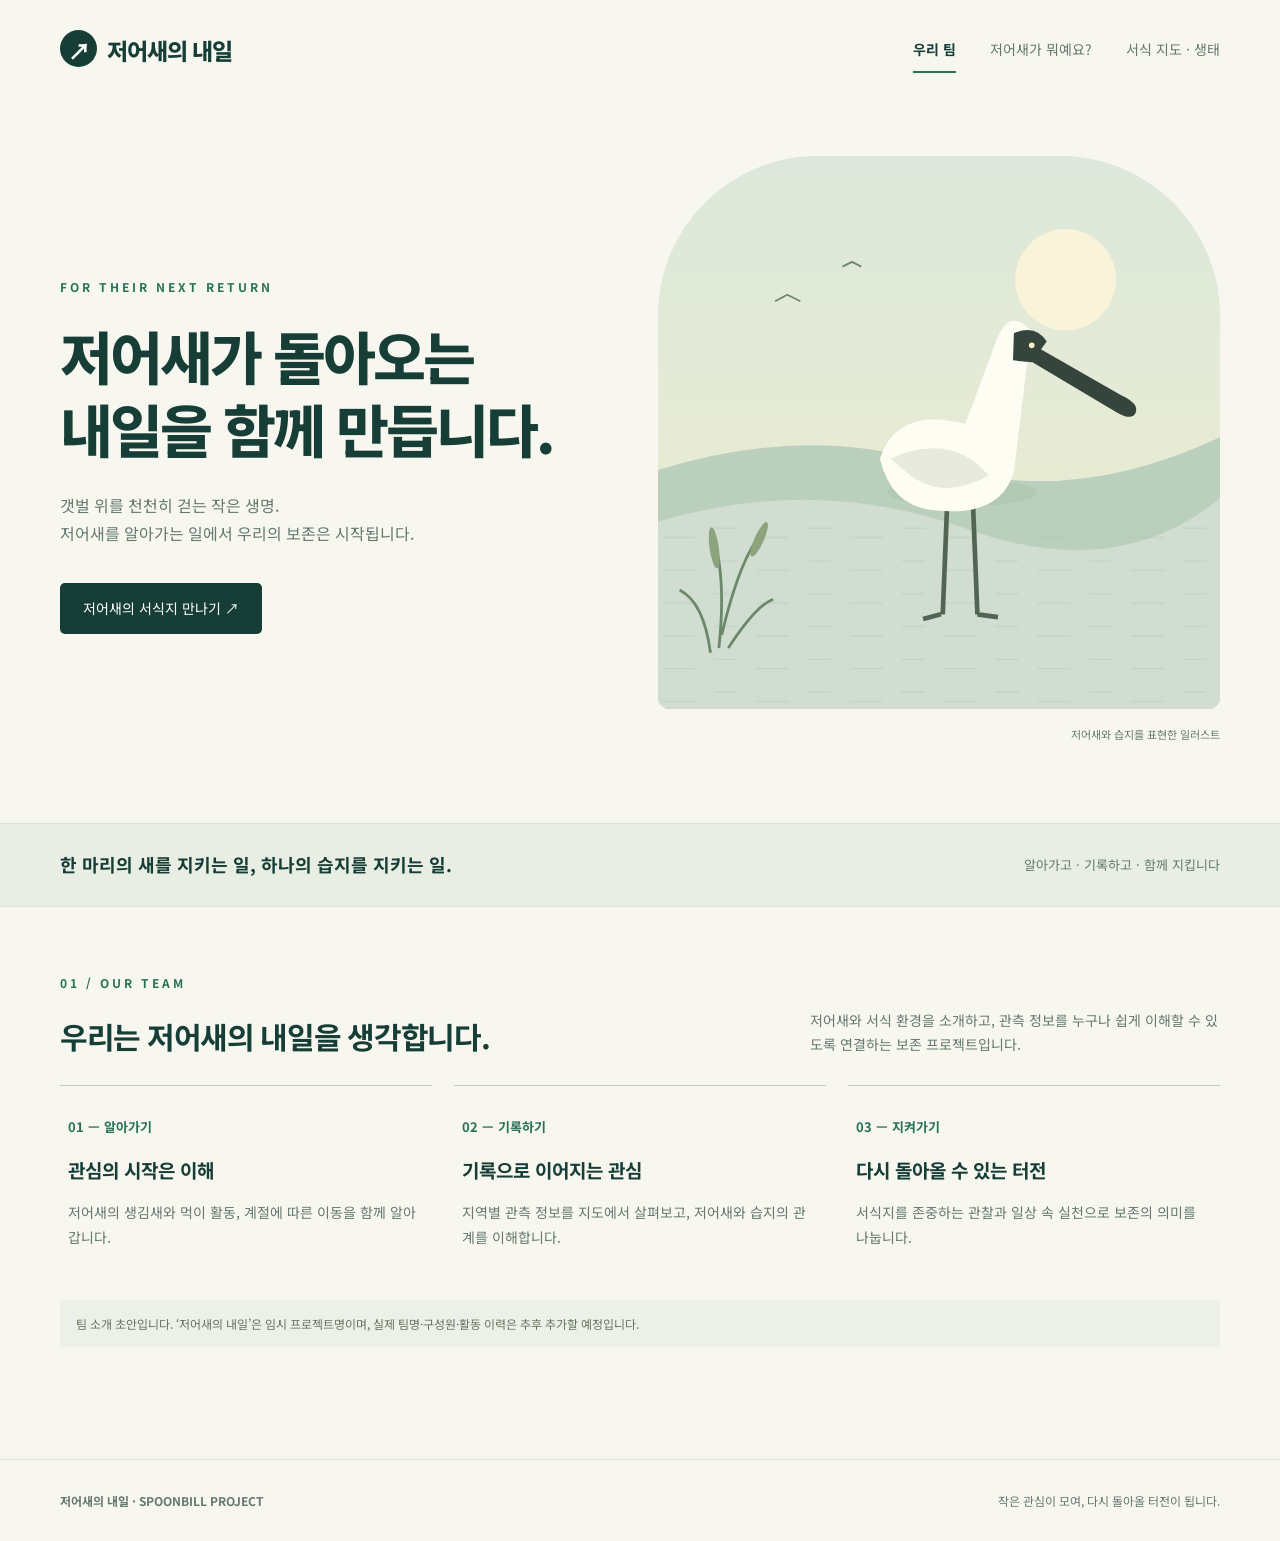
==== index.html @ 41771eea "web page draft" ====
<!doctype html><html lang="ko"><head><meta charset="utf-8"><meta name="viewport" content="width=device-width,initial-scale=1"><meta name="description" content="저어새와 습지의 내일을 함께 지키는 보존 프로젝트. 저어새의 생태를 배우고 서식 지역을 살펴보세요."><title>우리 팀 | 저어새의 내일</title><link rel="icon" href="assets/favicon.svg" type="image/svg+xml"><link rel="stylesheet" href="assets/style.css"></head><body><a class="skip" href="#main">본문 바로가기</a><header><a class="brand" href="index.html"><span>↗</span>저어새의 내일</a><nav aria-label="주요 메뉴"><a href="index.html" aria-current="page">우리 팀</a><a href="spoonbill.html">저어새가 뭐예요?</a><a href="habitat.html">서식 지도 · 생태</a></nav></header><main id="main"><div class="wrap hero"><div><div class="eyebrow">FOR THEIR NEXT RETURN</div><h1>저어새가 돌아오는<br>내일을 함께 만듭니다.</h1><p>갯벌 위를 천천히 걷는 작은 생명.<br>저어새를 알아가는 일에서 우리의 보존은 시작됩니다.</p><a class="button" href="habitat.html">저어새의 서식지 만나기 ↗</a></div><div><img class="hero-art" src="assets/spoonbill.svg" alt="잔잔한 습지에 서 있는 저어새 일러스트"><div class="caption">저어새와 습지를 표현한 일러스트</div></div></div><div class="band"><div class="wrap"><strong>한 마리의 새를 지키는 일, 하나의 습지를 지키는 일.</strong><p>알아가고 · 기록하고 · 함께 지킵니다</p></div></div><section class="wrap section"><div class="section-head"><div><div class="eyebrow">01 / OUR TEAM</div><h2>우리는 저어새의 내일을 생각합니다.</h2></div><p>저어새와 서식 환경을 소개하고, 관측 정보를 누구나 쉽게 이해할 수 있도록 연결하는 보존 프로젝트입니다.</p></div><div class="cards"><article class="card"><span class="number">01 — 알아가기</span><h3>관심의 시작은 이해</h3><p>저어새의 생김새와 먹이 활동, 계절에 따른 이동을 함께 알아갑니다.</p></article><article class="card"><span class="number">02 — 기록하기</span><h3>기록으로 이어지는 관심</h3><p>지역별 관측 정보를 지도에서 살펴보고, 저어새와 습지의 관계를 이해합니다.</p></article><article class="card"><span class="number">03 — 지켜가기</span><h3>다시 돌아올 수 있는 터전</h3><p>서식지를 존중하는 관찰과 일상 속 실천으로 보존의 의미를 나눕니다.</p></article></div><p class="note">팀 소개 초안입니다. ‘저어새의 내일’은 임시 프로젝트명이며, 실제 팀명·구성원·활동 이력은 추후 추가할 예정입니다.</p></section></main><footer><div class="wrap footer-inner"><strong>저어새의 내일 · SPOONBILL PROJECT</strong><span>작은 관심이 모여, 다시 돌아올 터전이 됩니다.</span></div></footer></body></html>
---- assets/style.css ----
@import url('https://fonts.googleapis.com/css2?family=Noto+Sans+KR:wght@400;500;600;700;800&display=swap');
:root{--ink:#163e37;--green:#287259;--cream:#f7f7ef;--line:#dbe3d8;--muted:#657970}*{box-sizing:border-box}body{margin:0;background:var(--cream);color:var(--ink);font-family:'Noto Sans KR',sans-serif;line-height:1.75}a{color:inherit}header{height:100px;display:flex;align-items:center;justify-content:space-between;max-width:1240px;padding:0 40px;margin:auto}.brand{text-decoration:none;font-weight:800;font-size:23px;letter-spacing:-1px}.brand span{display:inline-grid;place-items:center;background:var(--ink);color:#fff;width:37px;height:37px;border-radius:50%;margin-right:10px}nav{display:flex;gap:34px}nav a{text-decoration:none;font-size:14px;color:var(--muted);padding:10px 0}nav a[aria-current=page]{color:var(--ink);border-bottom:2px solid var(--green);font-weight:700}.wrap{max-width:1240px;margin:auto;padding:0 40px}.eyebrow{font-size:12px;letter-spacing:3px;font-weight:700;color:var(--green);margin-bottom:22px}h1{font-size:clamp(35px,4.5vw,62px);line-height:1.28;letter-spacing:-3px;margin:0 0 25px;font-weight:800}h2{font-size:30px;letter-spacing:-1.3px;line-height:1.4}h3{font-size:19px;margin:14px 0 8px}p{color:var(--muted)}.hero{display:grid;grid-template-columns:1fr 1fr;align-items:center;gap:35px;padding-top:56px;padding-bottom:70px}.hero p{max-width:460px;font-size:16px}.hero-art{width:100%;border-radius:160px 160px 12px 12px;background:#dfebe0}.button{display:inline-block;background:var(--ink);color:white;border-radius:5px;padding:13px 23px;text-decoration:none;font-size:14px;margin-top:20px}.button:hover{background:var(--green)}.caption{font-size:11px;color:var(--muted);margin:9px 0;text-align:right}.band{background:#e9eee4;border-top:1px solid var(--line);border-bottom:1px solid var(--line);padding:25px 0}.band .wrap{display:flex;justify-content:space-between;gap:20px;align-items:center}.band strong{font-size:18px}.band p{font-size:13px;margin:0}.section{padding-top:65px;padding-bottom:65px}.section-head{display:flex;justify-content:space-between;gap:30px;align-items:end;margin-bottom:28px}.section-head h2{margin:0}.section-head p{max-width:410px;margin:0;font-size:14px}.cards{display:grid;grid-template-columns:repeat(3,1fr);gap:22px}.card{border-top:1px solid #b9cbbd;padding:25px 8px}.number{color:var(--green);font-size:13px;font-weight:700}.card p{font-size:14px}.note{font-size:12px;padding:13px 16px;background:#edf0e8;border-radius:4px;color:#66745f}.page-intro{padding:55px 0 30px}.page-intro h1{font-size:46px}.pill{background:#e4edde;padding:5px 12px;border-radius:20px;font-size:12px;color:var(--green);display:inline-block}.facts{display:grid;grid-template-columns:1fr 1fr;gap:0 25px}.fact{padding:17px 0;border-bottom:1px solid var(--line)}.fact small{display:block;color:var(--muted)}.fact strong{font-size:15px}.map-layout{display:grid;grid-template-columns:1.5fr 1fr;gap:22px;margin:20px 0 25px}.map{position:relative;border:1px solid #d3ddd6;background:#e4eeeb;min-height:530px;overflow:hidden;border-radius:8px}.map svg{width:100%;height:100%;position:absolute}.map-label{position:absolute;top:20px;left:22px;font-size:12px}.map button{position:absolute;border:6px solid #ffffffaa;border-radius:50%;background:#397c5d;color:white;min-width:37px;height:37px;cursor:pointer;font-weight:bold;transform:translate(-50%,-50%);box-shadow:0 2px 10px #183f3325}.map button[aria-pressed=true]{background:#e8b35f;color:#273e31;outline:2px solid #b88236}.map button span{position:absolute;left:35px;top:0;white-space:nowrap;background:#fafff5e8;color:var(--ink);padding:2px 8px;border-radius:3px;font-size:12px}.map-bottom{position:absolute;bottom:18px;left:20px;font-size:11px;color:var(--muted)}.panel{background:#fff;border:1px solid var(--line);border-radius:8px;padding:28px}.panel h2{margin:16px 0 5px}.panel p{font-size:14px}.count{font-size:52px;line-height:1.4;color:var(--green);font-weight:700}.count small{font-size:15px;font-weight:400;margin-left:8px}.data-row{display:flex;justify-content:space-between;padding:11px 0;border-bottom:1px solid var(--line);font-size:13px}.data-row span{color:var(--muted)}.controls{display:flex;gap:10px;align-items:center;flex-wrap:wrap}select{font:inherit;font-size:13px;border:1px solid #bdcdbd;background:white;padding:9px 35px 9px 12px;border-radius:4px;color:var(--ink)}.legend{margin-left:auto;font-size:12px;color:var(--muted)}footer{margin-top:35px;border-top:1px solid var(--line);padding:30px 0}.footer-inner{display:flex;justify-content:space-between;gap:20px;font-size:12px;color:var(--muted)}.sources{font-size:12px;color:var(--muted)}.sources a{margin-right:16px}.skip{position:absolute;top:-60px}.skip:focus{top:10px;background:white;padding:10px;z-index:5}:focus-visible{outline:3px solid #b58135;outline-offset:5px}@media(max-width:760px){header{height:auto;padding:24px;display:block}.brand{font-size:21px}nav{gap:24px;margin-top:20px}nav a{font-size:12px}.wrap{padding-left:24px;padding-right:24px}.hero{grid-template-columns:1fr;padding-top:30px;gap:30px}.hero-art{max-height:400px}.cards,.map-layout{grid-template-columns:1fr}.section-head,.band .wrap{display:block}.section-head p{margin-top:16px}.band p{margin-top:10px}.page-intro{padding-top:30px}.page-intro h1{font-size:35px}.map{min-height:440px}.legend{width:100%;margin:0}.footer-inner{display:block}.section{padding-top:40px;padding-bottom:40px}}
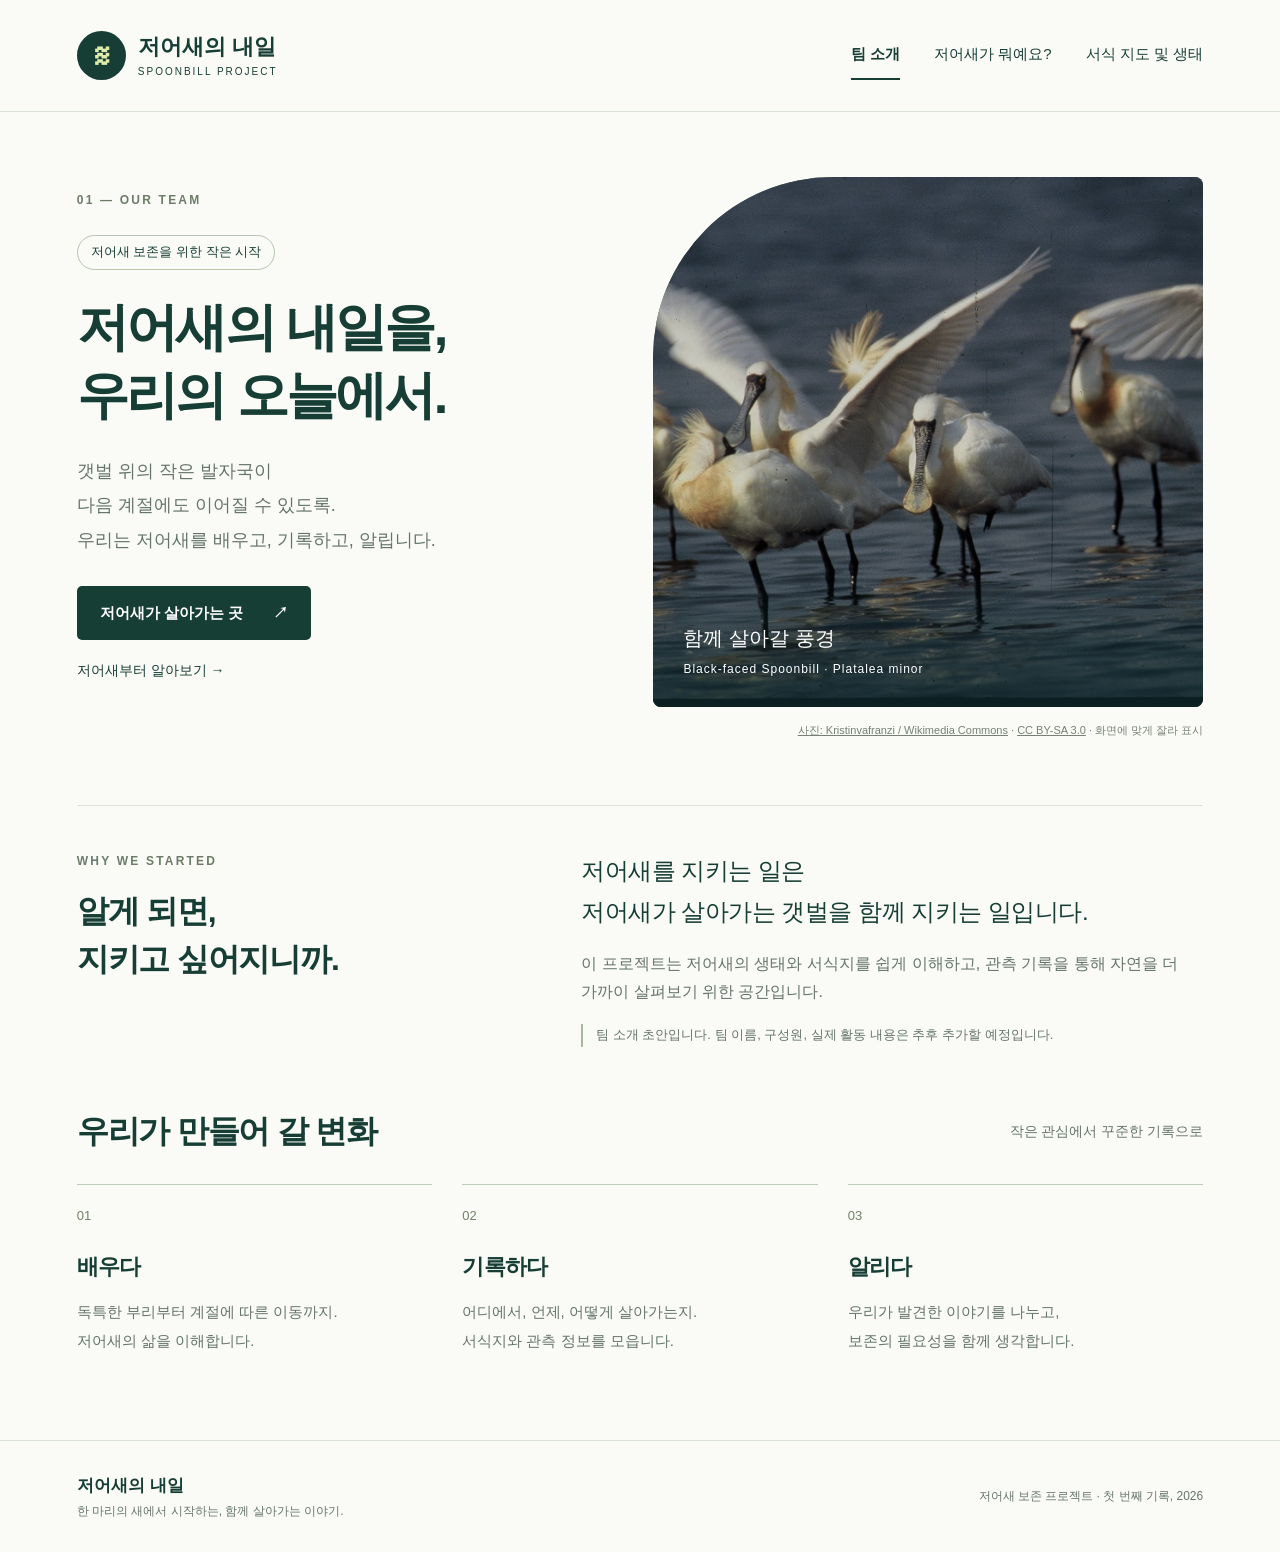
==== commit a6917050: "map change" ====
--- a/index.html
+++ b/index.html
@@ -1 +1 @@
-<!doctype html><html lang="ko"><head><meta charset="utf-8"><meta name="viewport" content="width=device-width,initial-scale=1"><meta name="description" content="저어새와 습지의 내일을 함께 지키는 보존 프로젝트. 저어새의 생태를 배우고 서식 지역을 살펴보세요."><title>우리 팀 | 저어새의 내일</title><link rel="icon" href="assets/favicon.svg" type="image/svg+xml"><link rel="stylesheet" href="assets/style.css"></head><body><a class="skip" href="#main">본문 바로가기</a><header><a class="brand" href="index.html"><span>↗</span>저어새의 내일</a><nav aria-label="주요 메뉴"><a href="index.html" aria-current="page">우리 팀</a><a href="spoonbill.html">저어새가 뭐예요?</a><a href="habitat.html">서식 지도 · 생태</a></nav></header><main id="main"><div class="wrap hero"><div><div class="eyebrow">FOR THEIR NEXT RETURN</div><h1>저어새가 돌아오는<br>내일을 함께 만듭니다.</h1><p>갯벌 위를 천천히 걷는 작은 생명.<br>저어새를 알아가는 일에서 우리의 보존은 시작됩니다.</p><a class="button" href="habitat.html">저어새의 서식지 만나기 ↗</a></div><div><img class="hero-art" src="assets/spoonbill.svg" alt="잔잔한 습지에 서 있는 저어새 일러스트"><div class="caption">저어새와 습지를 표현한 일러스트</div></div></div><div class="band"><div class="wrap"><strong>한 마리의 새를 지키는 일, 하나의 습지를 지키는 일.</strong><p>알아가고 · 기록하고 · 함께 지킵니다</p></div></div><section class="wrap section"><div class="section-head"><div><div class="eyebrow">01 / OUR TEAM</div><h2>우리는 저어새의 내일을 생각합니다.</h2></div><p>저어새와 서식 환경을 소개하고, 관측 정보를 누구나 쉽게 이해할 수 있도록 연결하는 보존 프로젝트입니다.</p></div><div class="cards"><article class="card"><span class="number">01 — 알아가기</span><h3>관심의 시작은 이해</h3><p>저어새의 생김새와 먹이 활동, 계절에 따른 이동을 함께 알아갑니다.</p></article><article class="card"><span class="number">02 — 기록하기</span><h3>기록으로 이어지는 관심</h3><p>지역별 관측 정보를 지도에서 살펴보고, 저어새와 습지의 관계를 이해합니다.</p></article><article class="card"><span class="number">03 — 지켜가기</span><h3>다시 돌아올 수 있는 터전</h3><p>서식지를 존중하는 관찰과 일상 속 실천으로 보존의 의미를 나눕니다.</p></article></div><p class="note">팀 소개 초안입니다. ‘저어새의 내일’은 임시 프로젝트명이며, 실제 팀명·구성원·활동 이력은 추후 추가할 예정입니다.</p></section></main><footer><div class="wrap footer-inner"><strong>저어새의 내일 · SPOONBILL PROJECT</strong><span>작은 관심이 모여, 다시 돌아올 터전이 됩니다.</span></div></footer></body></html>+<!doctype html><html lang="ko"><head><meta charset="utf-8"><meta name="viewport" content="width=device-width, initial-scale=1"><meta name="description" content="저어새를 알아보고, 서식지를 살펴보고, 함께 보존하는 프로젝트."><title>팀 소개 · 저어새의 내일</title><link rel="icon" href="./assets/favicon.svg"><link rel="stylesheet" href="./styles.css"></head><body><a class="skip" href="#main">본문으로 건너뛰기</a><header><a class="brand" href="./index.html"><span class="brand-icon">≋</span><span>저어새의 내일<small>SPOONBILL PROJECT</small></span></a><nav aria-label="주요 메뉴"><a href="./index.html" aria-current="page">팀 소개</a><a href="./spoonbill.html" >저어새가 뭐예요?</a><a href="./habitat.html" >서식 지도 및 생태</a></nav></header><main id="main"><section class="hero"><div class="hero-copy"><p class="eyebrow">01 — OUR TEAM</p><span class="pill">저어새 보존을 위한 작은 시작</span><h1>저어새의 내일을,<br>우리의 오늘에서.</h1><p class="lead">갯벌 위의 작은 발자국이<br>다음 계절에도 이어질 수 있도록.<br>우리는 저어새를 배우고, 기록하고, 알립니다.</p><a class="button" href="./habitat.html">저어새가 살아가는 곳 <span>↗</span></a><a class="text-link" href="./spoonbill.html">저어새부터 알아보기 →</a></div><figure class="hero-photo"><img src="./assets/spoonbills.jpg" alt="베트남 쑤언투이 국립공원의 얕은 물에서 쉬는 저어새 무리"><div class="photo-label"><span>함께 살아갈 풍경</span><small>Black-faced Spoonbill · Platalea minor</small></div></figure></section><p class="credit"><a href="https://commons.wikimedia.org/wiki/File:Black-faced_spoonbill.jpg" target="_blank" rel="noopener">사진: Kristinvafranzi / Wikimedia Commons</a> · <a href="https://creativecommons.org/licenses/by-sa/3.0/" target="_blank" rel="noopener">CC BY-SA 3.0</a> · 화면에 맞게 잘라 표시</p><section class="mission"><div><p class="eyebrow">WHY WE STARTED</p><h2>알게 되면,<br>지키고 싶어지니까.</h2></div><div><p class="large-text">저어새를 지키는 일은<br>저어새가 살아가는 갯벌을 함께 지키는 일입니다.</p><p>이 프로젝트는 저어새의 생태와 서식지를 쉽게 이해하고, 관측 기록을 통해 자연을 더 가까이 살펴보기 위한 공간입니다.</p><p class="note">팀 소개 초안입니다. 팀 이름, 구성원, 실제 활동 내용은 추후 추가할 예정입니다.</p></div></section><section class="activities"><div class="section-top"><h2>우리가 만들어 갈 변화</h2><span>작은 관심에서 꾸준한 기록으로</span></div><div class="three-col"><article><span class="number">01</span><h3>배우다</h3><p>독특한 부리부터 계절에 따른 이동까지.<br>저어새의 삶을 이해합니다.</p></article><article><span class="number">02</span><h3>기록하다</h3><p>어디에서, 언제, 어떻게 살아가는지.<br>서식지와 관측 정보를 모읍니다.</p></article><article><span class="number">03</span><h3>알리다</h3><p>우리가 발견한 이야기를 나누고,<br>보존의 필요성을 함께 생각합니다.</p></article></div></section></main><footer><div><b>저어새의 내일</b><p>한 마리의 새에서 시작하는, 함께 살아가는 이야기.</p></div><span>저어새 보존 프로젝트 · 첫 번째 기록, 2026</span></footer></body></html>
--- a/styles.css
+++ b/styles.css
@@ -0,0 +1 @@
+:root{--ink:#173e35;--muted:#65746c;--paper:#fafbf7;--line:#dbe2d8;--lime:#dfedab}*{box-sizing:border-box}body{margin:0;background:var(--paper);color:var(--ink);font-family:"Segoe UI","Malgun Gothic",sans-serif;line-height:1.75;word-break:keep-all}a{color:inherit;text-decoration:none}a:hover{text-decoration:underline}button,a{-webkit-tap-highlight-color:transparent}button{font:inherit;cursor:pointer}a:focus-visible,button:focus-visible{outline:3px solid #b57924;outline-offset:5px}.skip{position:absolute;top:-80px;left:20px;z-index:2000;background:white;padding:12px}.skip:focus{top:10px}header{max-width:1440px;margin:auto;min-height:112px;padding:24px 6%;display:flex;justify-content:space-between;align-items:center;gap:30px;border-bottom:1px solid var(--line)}.brand{display:flex;align-items:center;gap:12px;font-size:22px;font-weight:750;line-height:1.4;white-space:nowrap}.brand small{display:block;font-size:10px;letter-spacing:2px;font-weight:500;margin-top:3px}.brand-icon{background:var(--ink);color:var(--lime);border-radius:50%;font-size:34px;width:49px;height:49px;display:grid;place-items:center}nav{display:flex;gap:34px;font-size:15px}nav a{padding:10px 0;border-bottom:2px solid transparent}nav a[aria-current]{border-color:var(--ink);font-weight:700}main{max-width:1440px;margin:auto;padding:0 6%}h1,h2,h3,p,figure{margin:0}h1{font-size:clamp(36px,4.1vw,60px);line-height:1.3;letter-spacing:-2.7px;font-weight:700}h2{font-size:32px;line-height:1.5;letter-spacing:-1.2px}h3{font-size:22px;letter-spacing:-.7px}p{color:var(--muted)}.eyebrow{font-size:12px;letter-spacing:2.2px;font-weight:700;margin-bottom:24px;color:#6c7c68}.pill{display:inline-block;font-size:13px;padding:5px 13px;border:1px solid #b8c4ad;border-radius:30px;margin-bottom:23px}.hero{display:grid;grid-template-columns:1fr 1.04fr;gap:48px;padding-top:64px;align-items:center}.hero-copy{padding:14px 0 26px}.hero .lead{font-size:18px;margin:25px 0 29px;line-height:1.9}.button{display:inline-flex;justify-content:space-between;align-items:center;gap:30px;padding:14px 23px;background:var(--ink);color:white;border-radius:5px;font-size:15px;font-weight:600}.button:hover{background:#29594c;text-decoration:none}.text-link{display:block;margin-top:18px;font-size:14px}.hero-photo{height:530px;position:relative;border-radius:180px 8px 8px 8px;overflow:hidden;background:#6c786a}.hero-photo img{width:100%;height:100%;object-fit:cover;object-position:56% 50%;filter:brightness(.86)}.photo-label{position:absolute;bottom:0;padding:50px 30px 27px;width:100%;background:linear-gradient(transparent,#102b30bd);color:white;font-size:20px}.photo-label small{display:block;font-size:12px;letter-spacing:1px;margin-top:3px}.credit{font-size:11px;margin-top:12px;text-align:right;color:#768075}.credit a{text-decoration:underline}.mission{margin:65px 0 60px;border-top:1px solid var(--line);padding-top:45px;display:grid;grid-template-columns:1fr 1.4fr;gap:60px}.mission .eyebrow{margin-bottom:15px}.large-text{font-size:24px;color:var(--ink);margin-bottom:18px;line-height:1.7;letter-spacing:-.5px}.note{font-size:13px;margin-top:18px;border-left:2px solid #abb99a;padding-left:13px}.section-top{display:flex;align-items:center;justify-content:space-between;gap:20px}.section-top span{font-size:14px;color:var(--muted)}.activities{padding:0 0 65px}.three-col{display:grid;grid-template-columns:repeat(3,1fr);gap:30px;margin-top:29px}.three-col article{border-top:1px solid #bfcdb8;padding-top:20px}.number{font-size:13px;color:#718266;display:block;margin-bottom:20px}.three-col h3{margin-bottom:12px}.three-col p{font-size:15px;line-height:1.9}footer{border-top:1px solid var(--line);padding:30px 6%;display:flex;align-items:center;justify-content:space-between;gap:25px;max-width:1440px;margin:20px auto 0}footer b{font-size:17px}footer p,footer>span{font-size:12px;color:var(--muted)}.page-heading{padding:57px 0 40px}.page-heading h1{font-size:48px}.page-heading>p:last-child{margin-top:20px;font-size:17px}.species{display:grid;grid-template-columns:1.15fr 1fr;gap:65px;margin:0 0 70px;align-items:center}.species figure img{width:100%;height:385px;object-fit:cover;border-radius:8px}.species .credit{text-align:left}.species-info h2{font-size:40px}.latin{font-family:Georgia,serif;font-style:italic;margin:0 0 17px}.species-info .pill{margin-bottom:13px}dl{margin:22px 0 0}dl>div{display:flex;justify-content:space-between;border-top:1px solid var(--line);padding:10px 0;gap:15px;font-size:14px}dt{color:var(--muted)}dd{margin:0;font-weight:600;text-align:right}.source{margin-top:28px;font-size:12px}.source a{text-decoration:underline}.green-banner{display:flex;align-items:center;justify-content:space-between;gap:30px;padding:38px;background:var(--ink);color:white;border-radius:8px;margin-bottom:50px}.green-banner .eyebrow{color:var(--lime);margin-bottom:12px}.green-banner p{color:#d1ddd3;margin-top:12px}.light{background:var(--lime);color:var(--ink);white-space:nowrap}.light:hover{background:#c8db94}.map-heading{padding-bottom:26px}.map-heading h1{font-size:43px}.demo-notice{display:flex;gap:15px;background:#eef1e3;padding:13px 18px;border-radius:5px;font-size:13px;align-items:center;margin-bottom:22px;color:#4e613c}.demo-notice b{white-space:nowrap}.map-layout{display:grid;grid-template-columns:1.7fr 1fr;gap:25px;align-items:start}#map{height:450px;border-radius:8px;background:#e3ebea;border:1px solid #d2ddd7;isolation:isolate}.map-loading{padding:40px}.region-list{display:flex;flex-wrap:wrap;gap:9px;margin:16px 0 10px}.region-list button{background:transparent;color:var(--ink);border:1px solid #bbcaba;border-radius:30px;padding:7px 17px;font-size:14px}.region-list button[aria-pressed=true]{background:var(--ink);color:white;border-color:var(--ink)}.map-note{font-size:12px}.marker{border:0;background:none}.pin{display:block;border-radius:50%;background:var(--ink);color:white;border:3px solid white;box-shadow:0 2px 8px #163b3560;width:36px;height:36px;text-align:center;line-height:30px;font-size:13px;font-weight:bold}.selected-pin .pin{background:#bd7925;transform:scale(1.12)}.leaflet-tooltip{font-family:inherit;font-size:13px}.leaflet-control-attribution{font-size:10px!important}#observation{padding:26px;background:white;border:1px solid var(--line);border-radius:8px;min-height:450px}.detail-top{display:flex;justify-content:space-between;font-size:12px;color:var(--muted);margin-bottom:14px}.demo-tag{background:#f3ecd8;padding:2px 9px;color:#776022;border-radius:4px}#observation h2{font-size:28px}#observation .subtitle{font-size:14px;margin:5px 0 22px}.count-row{display:flex;align-items:center;gap:20px;border-top:1px solid var(--line);border-bottom:1px solid var(--line);padding:15px 0;margin-bottom:20px}.count-row strong{font-size:48px;font-weight:500;line-height:1.3}.count-row small{font-size:16px}.count-row p{font-size:13px}#observation h3{font-size:16px;margin:15px 0 6px}#observation .detail-copy{font-size:14px}#observation dl>div{font-size:13px}.ecology-strip{display:grid;grid-template-columns:1.1fr 1fr 1fr;gap:40px;border-top:1px solid var(--line);padding:35px 0;margin-top:45px}.ecology-strip .eyebrow{margin-bottom:10px}.ecology-strip h2{font-size:25px}.ecology-strip h3{font-size:18px;margin-bottom:10px}.ecology-strip p{font-size:14px}@media(min-width:1500px){.hero{gap:80px}.hero-photo{height:570px}}@media(max-width:850px){header{padding:20px 5%;flex-wrap:wrap;gap:15px}nav{gap:23px;width:100%;font-size:14px}main{padding:0 5%}.hero{gap:25px;padding-top:35px}.hero-photo{height:440px;border-top-left-radius:110px}.hero h1{font-size:37px}.mission{gap:30px}.species{gap:28px}.map-layout{grid-template-columns:1.25fr 1fr}#map{height:475px}.green-banner{flex-wrap:wrap}.page-heading h1{font-size:40px}.three-col{gap:22px}}@media(max-width:600px){header{min-height:0}.brand{font-size:20px}nav{justify-content:space-between;gap:10px;font-size:13px}nav a{padding:7px 0}.hero{grid-template-columns:1fr;padding-top:30px;gap:20px}.hero h1{font-size:40px}.hero .eyebrow{margin-bottom:18px}.hero-copy{padding-bottom:0}.hero .lead{font-size:16px;margin:20px 0}.hero-photo{height:330px;border-top-left-radius:100px}.hero .pill{margin-bottom:18px}.credit{text-align:left;font-size:10px}.mission{grid-template-columns:1fr;gap:25px;margin:40px 0;padding-top:30px}.mission h2 br{display:none}.large-text{font-size:21px}.three-col{grid-template-columns:1fr;gap:25px}.number{margin-bottom:9px}.section-top{display:block}.section-top span{display:block;margin-top:8px}h2{font-size:27px}.three-col h3{font-size:21px}.activities{padding-bottom:40px}.page-heading{padding:35px 0 28px}.page-heading h1,.map-heading h1{font-size:35px;letter-spacing:-1.8px}.page-heading>p:last-child{font-size:15px}.species{grid-template-columns:1fr;gap:25px;margin-bottom:40px}.species figure img{height:280px}.green-banner{padding:25px}.map-layout{grid-template-columns:1fr}.demo-notice{align-items:flex-start;font-size:12px;gap:10px}#map{height:360px}.region-list button{padding:7px 14px}#observation{min-height:0}.ecology-strip{grid-template-columns:1fr;gap:23px;margin-top:30px}.ecology-strip h2{font-size:25px}footer{align-items:flex-start;flex-direction:column;padding:25px 5%;gap:15px}.eyebrow{letter-spacing:1.5px}}@media(prefers-reduced-motion:no-preference){.button,.pin,nav a{transition:background .2s,transform .2s}}
